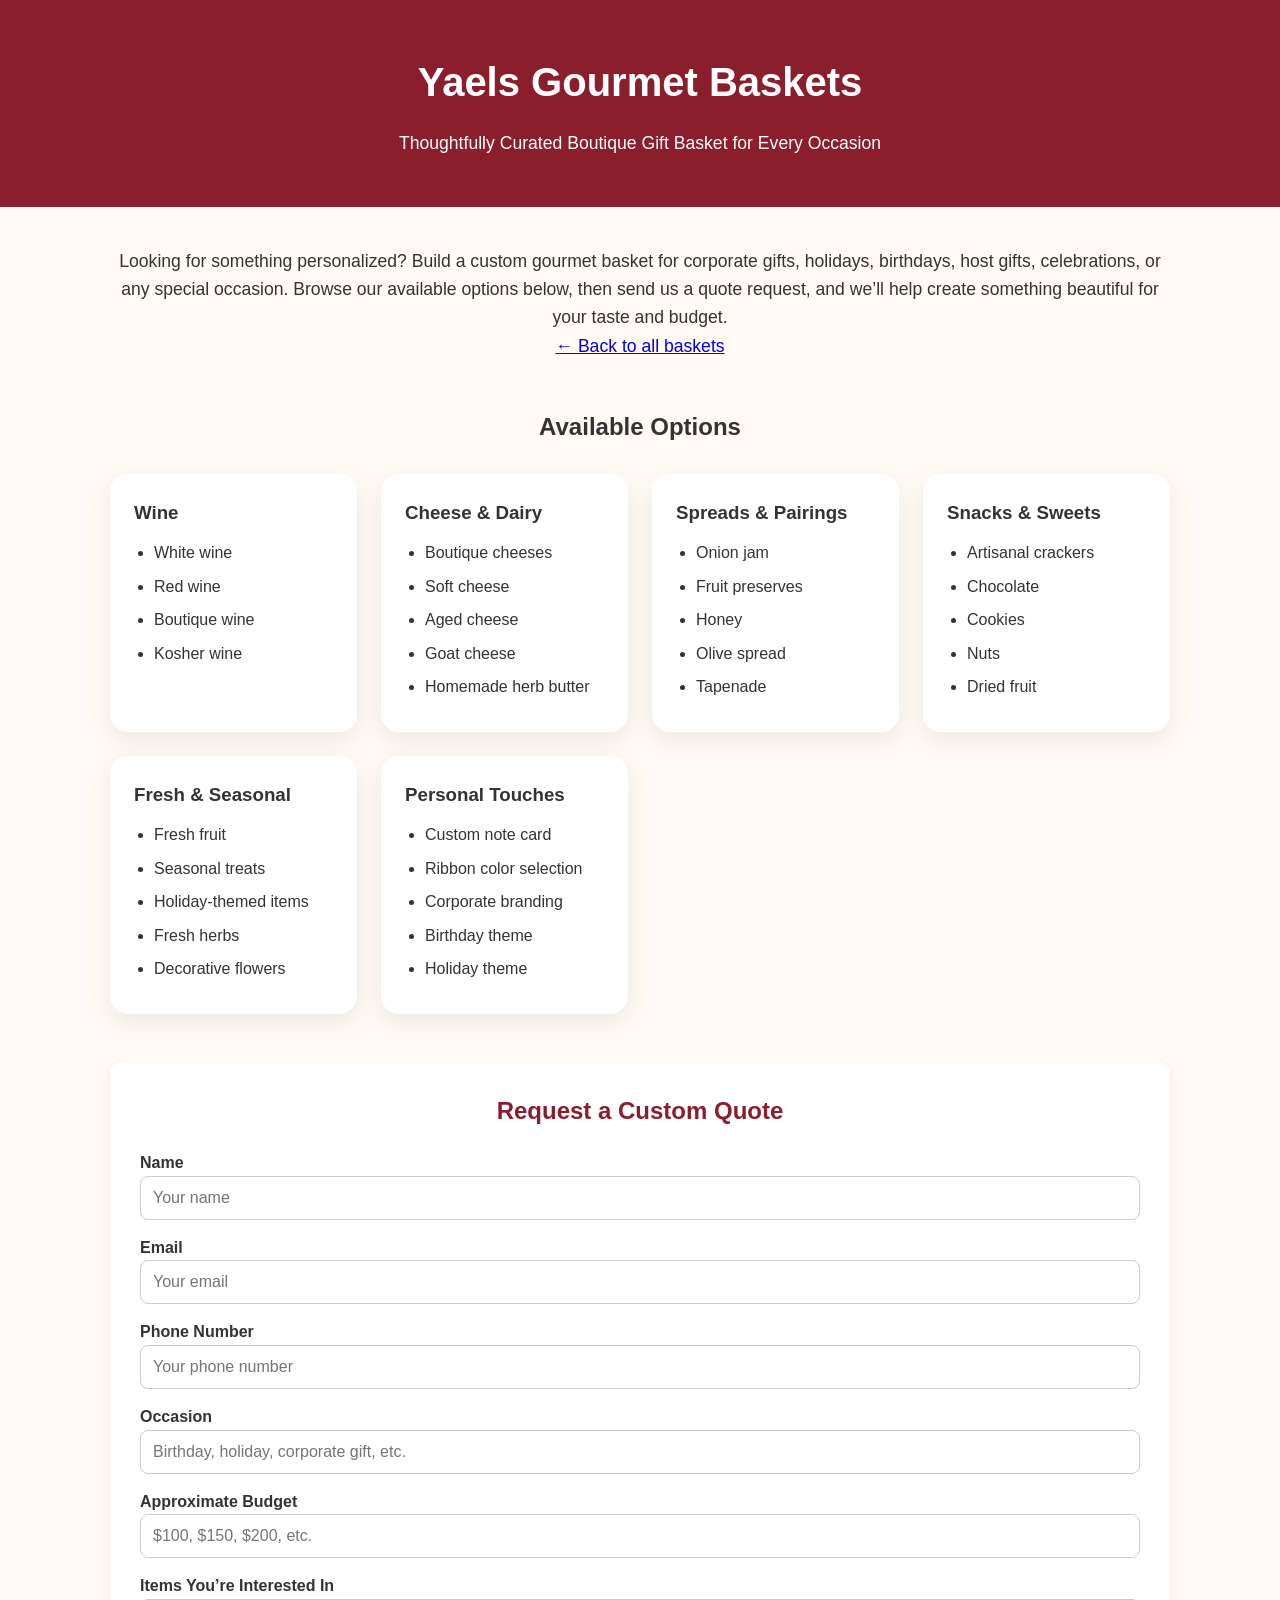
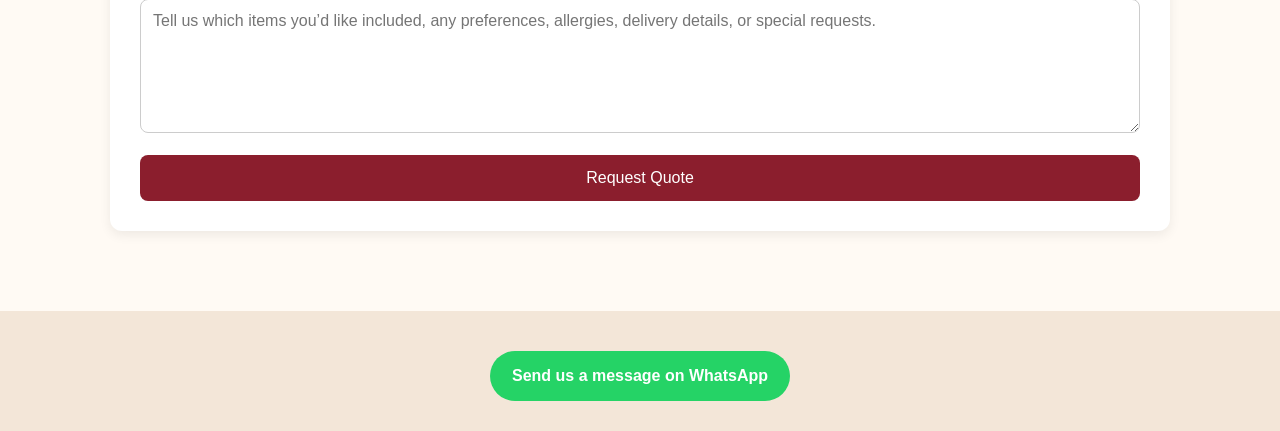
==== custom.html @ 47bc96d3 "custom categories" ====
<!DOCTYPE html>
<html lang="en">
<head>
  <meta charset="UTF-8" />
  <meta name="viewport" content="width=device-width, initial-scale=1.0" />

  <title>Customize Your Own Basket | Yaels Gourmet Baskets</title>

  <meta
          name="description"
          content="Build your own custom gourmet gift basket and request a quote."
  />

  <link rel="stylesheet" href="./style.css" />
</head>

<body>
<header>
  <h1>Yaels Gourmet Baskets</h1>
  <p>
    Thoughtfully Curated Boutique Gift Basket for Every Occasion
  </p>
</header>

<main>
  <section class="intro">
    <p>
      Looking for something personalized? Build a custom gourmet basket for corporate gifts, holidays, birthdays,
      host gifts, celebrations, or any special occasion.
      Browse our available options below, then send us a quote request, and we’ll help
      create something beautiful for your taste and budget.
    </p>

    <p>
      <a href="./index.html">← Back to all baskets</a>
    </p>
  </section>

  <section class="custom-options-section">
    <h2>Available Options</h2>

    <div class="custom-options-grid">
      <div class="custom-option-group">
        <h3>Wine</h3>
        <ul>
          <li>White wine</li>
          <li>Red wine</li>
          <li>Boutique wine</li>
          <li>Kosher wine</li>
        </ul>
      </div>

      <div class="custom-option-group">
        <h3>Cheese & Dairy</h3>
        <ul>
          <li>Boutique cheeses</li>
          <li>Soft cheese</li>
          <li>Aged cheese</li>
          <li>Goat cheese</li>
          <li>Homemade herb butter</li>
        </ul>
      </div>

      <div class="custom-option-group">
        <h3>Spreads & Pairings</h3>
        <ul>
          <li>Onion jam</li>
          <li>Fruit preserves</li>
          <li>Honey</li>
          <li>Olive spread</li>
          <li>Tapenade</li>
        </ul>
      </div>

      <div class="custom-option-group">
        <h3>Snacks & Sweets</h3>
        <ul>
          <li>Artisanal crackers</li>
          <li>Chocolate</li>
          <li>Cookies</li>
          <li>Nuts</li>
          <li>Dried fruit</li>
        </ul>
      </div>

      <div class="custom-option-group">
        <h3>Fresh & Seasonal</h3>
        <ul>
          <li>Fresh fruit</li>
          <li>Seasonal treats</li>
          <li>Holiday-themed items</li>
          <li>Fresh herbs</li>
          <li>Decorative flowers</li>
        </ul>
      </div>

      <div class="custom-option-group">
        <h3>Personal Touches</h3>
        <ul>
          <li>Custom note card</li>
          <li>Ribbon color selection</li>
          <li>Corporate branding</li>
          <li>Birthday theme</li>
          <li>Holiday theme</li>
        </ul>
      </div>
    </div>
  </section>

  <section class="contact-section">
    <h2>Request a Custom Quote</h2>

    <form action="https://api.web3forms.com/submit" method="POST">
      <input type="hidden" name="access_key" value="6dd8930f-5927-4fa5-ac35-23f0f7e613a0" />
      <input type="hidden" name="subject" value="Custom basket quote request" />

      <div>
        <label for="name">Name</label>
        <input type="text" id="name" name="name" placeholder="Your name" required />
      </div>

      <div>
        <label for="email">Email</label>
        <input type="email" id="email" name="email" placeholder="Your email" required />
      </div>

      <div>
        <label for="phone">Phone Number</label>
        <input type="tel" id="phone" name="phone" placeholder="Your phone number" />
      </div>

      <div>
        <label for="occasion">Occasion</label>
        <input type="text" id="occasion" name="occasion" placeholder="Birthday, holiday, corporate gift, etc." />
      </div>

      <div>
        <label for="budget">Approximate Budget</label>
        <input type="text" id="budget" name="budget" placeholder="$100, $150, $200, etc." />
      </div>

      <div>
        <label for="options">Items You’re Interested In</label>
        <textarea
                id="options"
                name="options"
                rows="6"
                placeholder="Tell us which items you’d like included, any preferences, allergies, delivery details, or special requests."
                required
        ></textarea>
      </div>

      <button type="submit">Request Quote</button>
    </form>
  </section>
</main>

<footer>
  <a
          class="whatsapp-link"
          href="https://wa.me/16466418040?text=Hi%2C%20I%20am%20interested%20in%20creating%20a%20custom%20gift%20basket."
          target="_blank"
  >
    Send us a message on WhatsApp
  </a>
</footer>

</body>
</html>
---- style.css ----
* {
    box-sizing: border-box;
    margin: 0;
    padding: 0;
}

body {
    font-family: Arial, sans-serif;
    line-height: 1.6;
    color: #333;
    background: #fffaf4;
}

header {
    background: #8b1e2d;
    color: white;
    text-align: center;
    padding: 50px 20px;
}

header h1 {
    font-size: 2.5rem;
    margin-bottom: 15px;
}

header p {
    max-width: 700px;
    margin: 0 auto;
    font-size: 1.1rem;
}

main {
    max-width: 1100px;
    margin: 0 auto;
    padding: 40px 20px;
}

.intro {
    text-align: center;
    margin-bottom: 40px;
    font-size: 1.1rem;
}

.baskets {
    display: block;
    grid-template-columns: repeat(3, 1fr);
    gap: 25px;
    margin-bottom: 50px;
}

.basket-section {
    margin-bottom: 48px;
}

.basket-section-title {
    font-size: 2rem;
    margin-bottom: 24px;
    text-align: center;
}

.basket-section-cards {
    display: grid;
    gap: 24px;
}

.basket-card {
    background: white;
    border-radius: 12px;
    overflow: hidden;
    box-shadow: 0 4px 12px rgba(0, 0, 0, 0.08);
}

.basket-card img {
    width: 100%;
    height: 220px;
    object-fit: cover;
    display: block;
}

.basket-content {
    padding: 20px;
}

.basket-content h2 {
    color: #8b1e2d;
    margin-bottom: 10px;
    font-size: 1.3rem;
}

.contact-section {
    background: white;
    padding: 30px;
    border-radius: 12px;
    box-shadow: 0 4px 12px rgba(0, 0, 0, 0.07);
    margin-bottom: 40px;
}

.contact-section h2 {
    text-align: center;
    color: #8b1e2d;
    margin-bottom: 20px;
}

form {
    display: grid;
    gap: 15px;
}

label {
    font-weight: bold;
}

input,
textarea {
    width: 100%;
    padding: 12px;
    border: 1px solid #ccc;
    border-radius: 8px;
    font-size: 1rem;
}

textarea {
    min-height: 120px;
    resize: vertical;
}

button {
    background: #8b1e2d;
    color: white;
    border: none;
    padding: 14px;
    border-radius: 8px;
    font-size: 1rem;
    cursor: pointer;
}

button:hover {
    background: #6f1723;
}

footer {
    text-align: center;
    padding: 30px 20px;
    background: #f3e6d8;
}

.whatsapp-link {
    display: inline-block;
    background: #25d366;
    color: white;
    text-decoration: none;
    padding: 12px 22px;
    border-radius: 30px;
    font-weight: bold;
    margin-top: 10px;
}

.delivery-note {
    margin-top: 15px;
    font-size: 0.95rem;
    text-align: center;
    font-weight: bold;
    color: #8b1e2d;
}

.whatsapp-link:hover {
    background: #1ebe5d;
}

input,
textarea,
select {
    width: 100%;
    padding: 12px;
    border: 1px solid #ccc;
    border-radius: 8px;
    font-size: 1rem;
}

.form-venmo {
    text-align: center;
    margin-top: 25px;
}

.form-venmo p {
    margin-bottom: 10px;
    font-weight: bold;
}

.venmo-icon-button img {
    width: 22px;
    height: 22px;
    object-fit: contain;
}

.bottom-venmo-button {
    display: inline-block;
    background: #8fd3ff;
    color: #003b5c;
    text-decoration: none;
    padding: 12px 22px;
    border-radius: 30px;
    font-weight: bold;
    margin-top: 10px;
}

.bottom-venmo-button:hover {
    background: #6fc5f7;
}

.custom-options-section {
    margin: 48px auto;
    max-width: 1100px;
}

.custom-options-section h2 {
    text-align: center;
    margin-bottom: 28px;
}

.custom-options-grid {
    display: grid;
    grid-template-columns: repeat(auto-fit, minmax(240px, 1fr));
    gap: 24px;
}

.custom-option-group {
    padding: 24px;
    border-radius: 18px;
    background: #fff;
    box-shadow: 0 8px 24px rgba(0, 0, 0, 0.08);
}

.custom-option-group h3 {
    margin-top: 0;
    margin-bottom: 12px;
}

.custom-option-group ul {
    margin: 0;
    padding-left: 20px;
}

.custom-option-group li {
    margin-bottom: 8px;
}

.custom-quote-button {
    display: inline-block;
    margin-top: 14px;
    padding: 10px 16px;
    border-radius: 999px;
    text-decoration: none;
    font-weight: 600;
    border: 1px solid currentColor;
}

textarea {
    width: 100%;
    resize: vertical;
    font-family: inherit;
}

@media (max-width: 768px) {
    .baskets {
        grid-template-columns: 1fr;
    }

    header h1 {
        font-size: 2rem;
    }
}
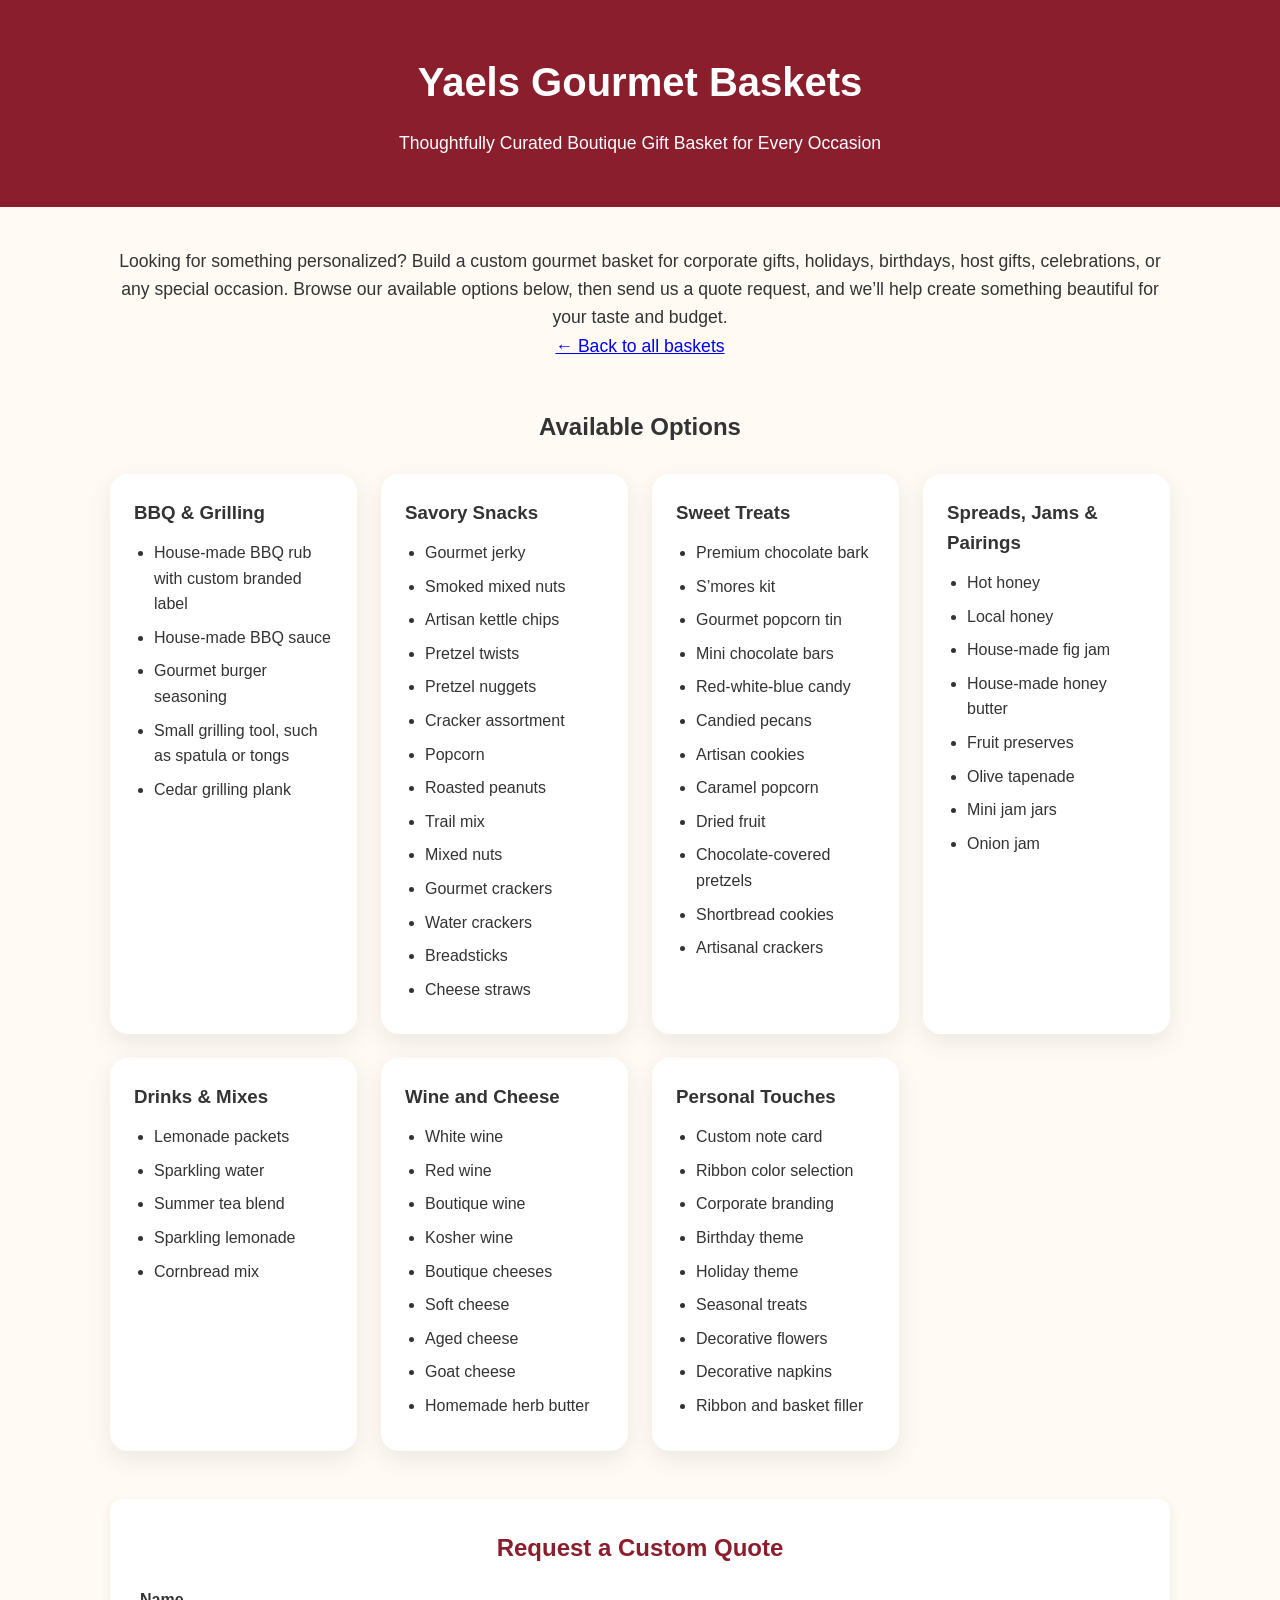
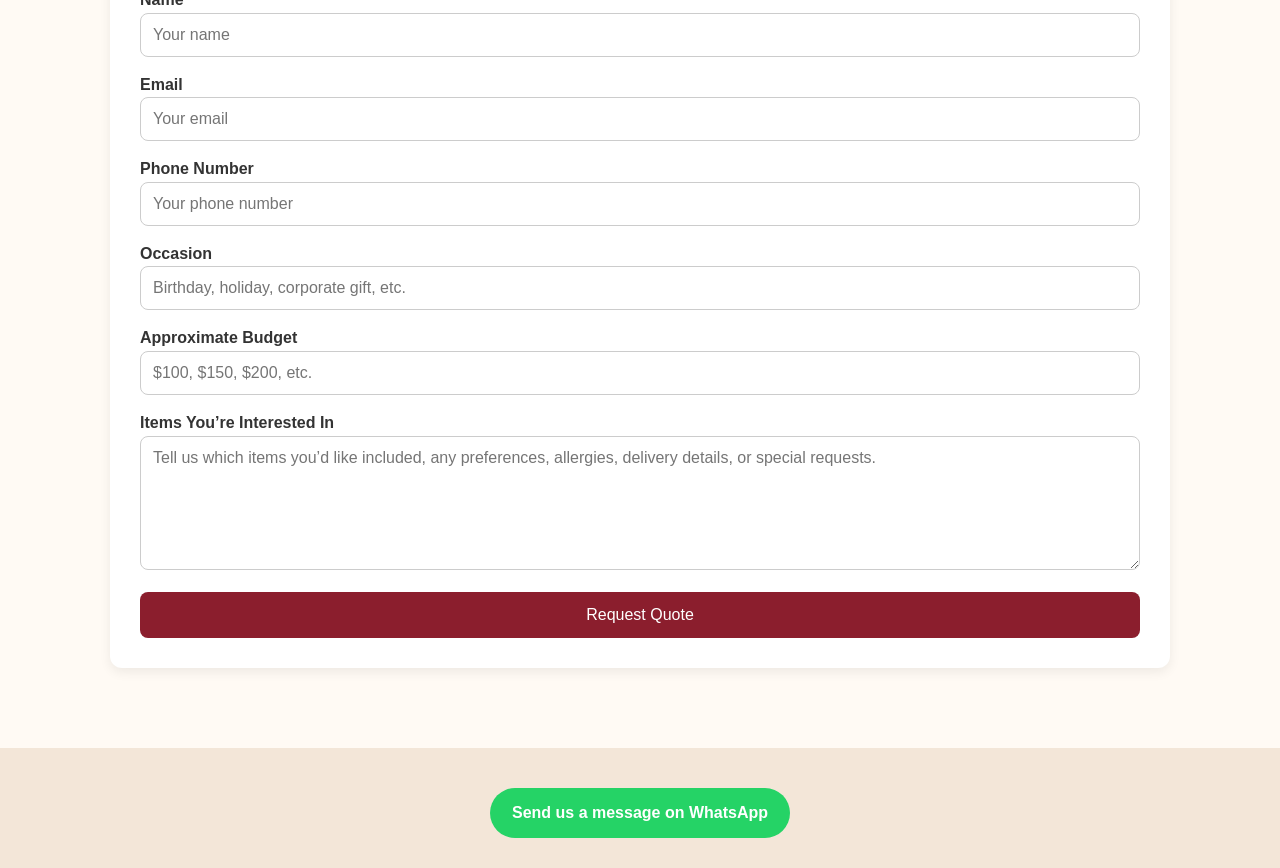
==== commit 4cb3121c: "Update custom.html" ====
--- a/custom.html
+++ b/custom.html
@@ -41,18 +41,86 @@
 
     <div class="custom-options-grid">
       <div class="custom-option-group">
-        <h3>Wine</h3>
+        <h3>BBQ & Grilling</h3>
+        <ul>
+          <li>House-made BBQ rub with custom branded label</li>
+          <li>House-made BBQ sauce</li>
+          <li>Gourmet burger seasoning</li>
+          <li>Small grilling tool, such as spatula or tongs</li>
+          <li>Cedar grilling plank</li>
+        </ul>
+      </div>
+
+      <div class="custom-option-group">
+        <h3>Savory Snacks</h3>
+        <ul>
+          <li>Gourmet jerky</li>
+          <li>Smoked mixed nuts</li>
+          <li>Artisan kettle chips</li>
+          <li>Pretzel twists</li>
+          <li>Pretzel nuggets</li>
+          <li>Cracker assortment</li>
+          <li>Popcorn</li>
+          <li>Roasted peanuts</li>
+          <li>Trail mix</li>
+          <li>Mixed nuts</li>
+          <li>Gourmet crackers</li>
+          <li>Water crackers</li>
+          <li>Breadsticks</li>
+          <li>Cheese straws</li>
+        </ul>
+      </div>
+
+      <div class="custom-option-group">
+        <h3>Sweet Treats</h3>
+        <ul>
+          <li>Premium chocolate bark</li>
+          <li>S’mores kit</li>
+          <li>Gourmet popcorn tin</li>
+          <li>Mini chocolate bars</li>
+          <li>Red-white-blue candy</li>
+          <li>Candied pecans</li>
+          <li>Artisan cookies</li>
+          <li>Caramel popcorn</li>
+          <li>Dried fruit</li>
+          <li>Chocolate-covered pretzels</li>
+          <li>Shortbread cookies</li>
+          <li>Artisanal crackers</li>
+        </ul>
+      </div>
+
+      <div class="custom-option-group">
+        <h3>Spreads, Jams & Pairings</h3>
+        <ul>
+          <li>Hot honey</li>
+          <li>Local honey</li>
+          <li>House-made fig jam</li>
+          <li>House-made honey butter</li>
+          <li>Fruit preserves</li>
+          <li>Olive tapenade</li>
+          <li>Mini jam jars</li>
+          <li>Onion jam</li>
+        </ul>
+      </div>
+
+      <div class="custom-option-group">
+        <h3>Drinks & Mixes</h3>
+        <ul>
+          <li>Lemonade packets</li>
+          <li>Sparkling water</li>
+          <li>Summer tea blend</li>
+          <li>Sparkling lemonade</li>
+          <li>Cornbread mix</li>
+        </ul>
+      </div>
+
+      <div class="custom-option-group">
+        <h3>Wine and Cheese</h3>
         <ul>
           <li>White wine</li>
           <li>Red wine</li>
           <li>Boutique wine</li>
           <li>Kosher wine</li>
-        </ul>
-      </div>
-
-      <div class="custom-option-group">
-        <h3>Cheese & Dairy</h3>
-        <ul>
           <li>Boutique cheeses</li>
           <li>Soft cheese</li>
           <li>Aged cheese</li>
@@ -62,39 +130,6 @@
       </div>
 
       <div class="custom-option-group">
-        <h3>Spreads & Pairings</h3>
-        <ul>
-          <li>Onion jam</li>
-          <li>Fruit preserves</li>
-          <li>Honey</li>
-          <li>Olive spread</li>
-          <li>Tapenade</li>
-        </ul>
-      </div>
-
-      <div class="custom-option-group">
-        <h3>Snacks & Sweets</h3>
-        <ul>
-          <li>Artisanal crackers</li>
-          <li>Chocolate</li>
-          <li>Cookies</li>
-          <li>Nuts</li>
-          <li>Dried fruit</li>
-        </ul>
-      </div>
-
-      <div class="custom-option-group">
-        <h3>Fresh & Seasonal</h3>
-        <ul>
-          <li>Fresh fruit</li>
-          <li>Seasonal treats</li>
-          <li>Holiday-themed items</li>
-          <li>Fresh herbs</li>
-          <li>Decorative flowers</li>
-        </ul>
-      </div>
-
-      <div class="custom-option-group">
         <h3>Personal Touches</h3>
         <ul>
           <li>Custom note card</li>
@@ -102,6 +137,10 @@
           <li>Corporate branding</li>
           <li>Birthday theme</li>
           <li>Holiday theme</li>
+          <li>Seasonal treats</li>
+          <li>Decorative flowers</li>
+          <li>Decorative napkins</li>
+          <li>Ribbon and basket filler</li>
         </ul>
       </div>
     </div>
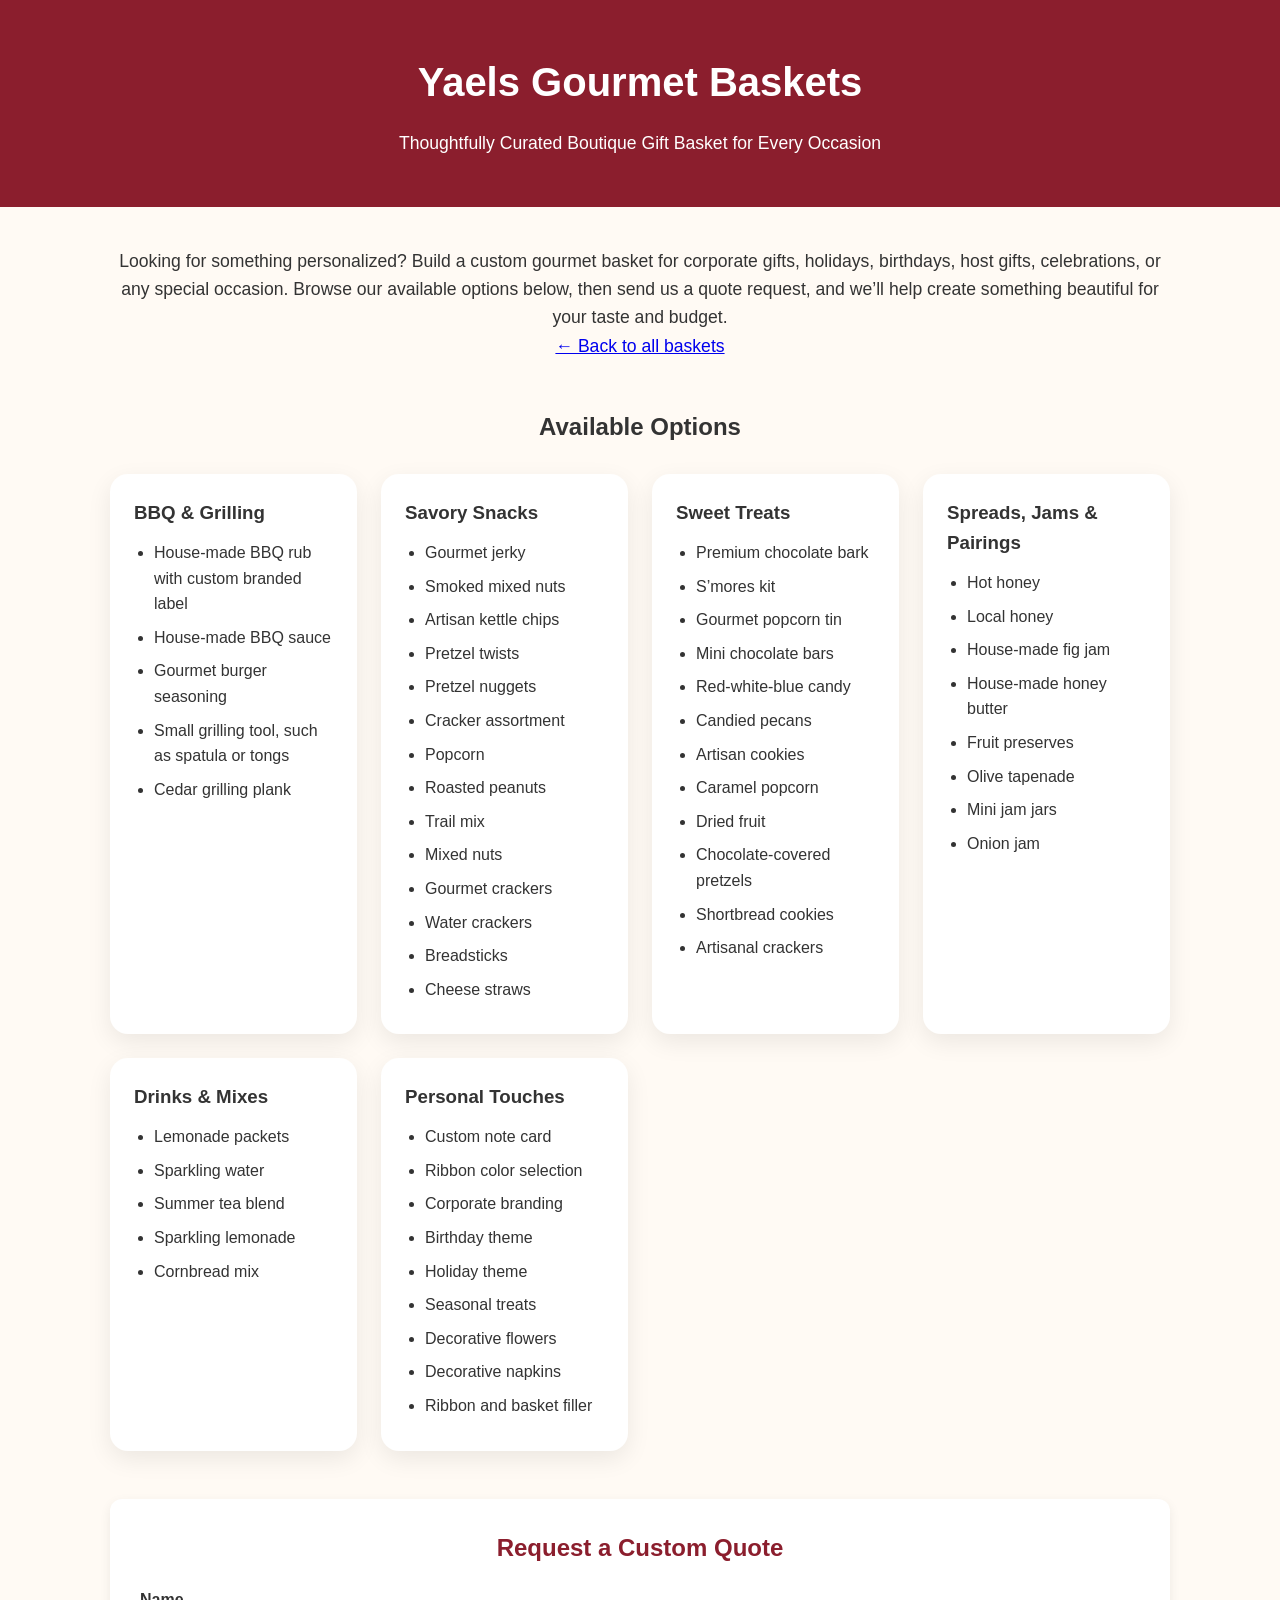
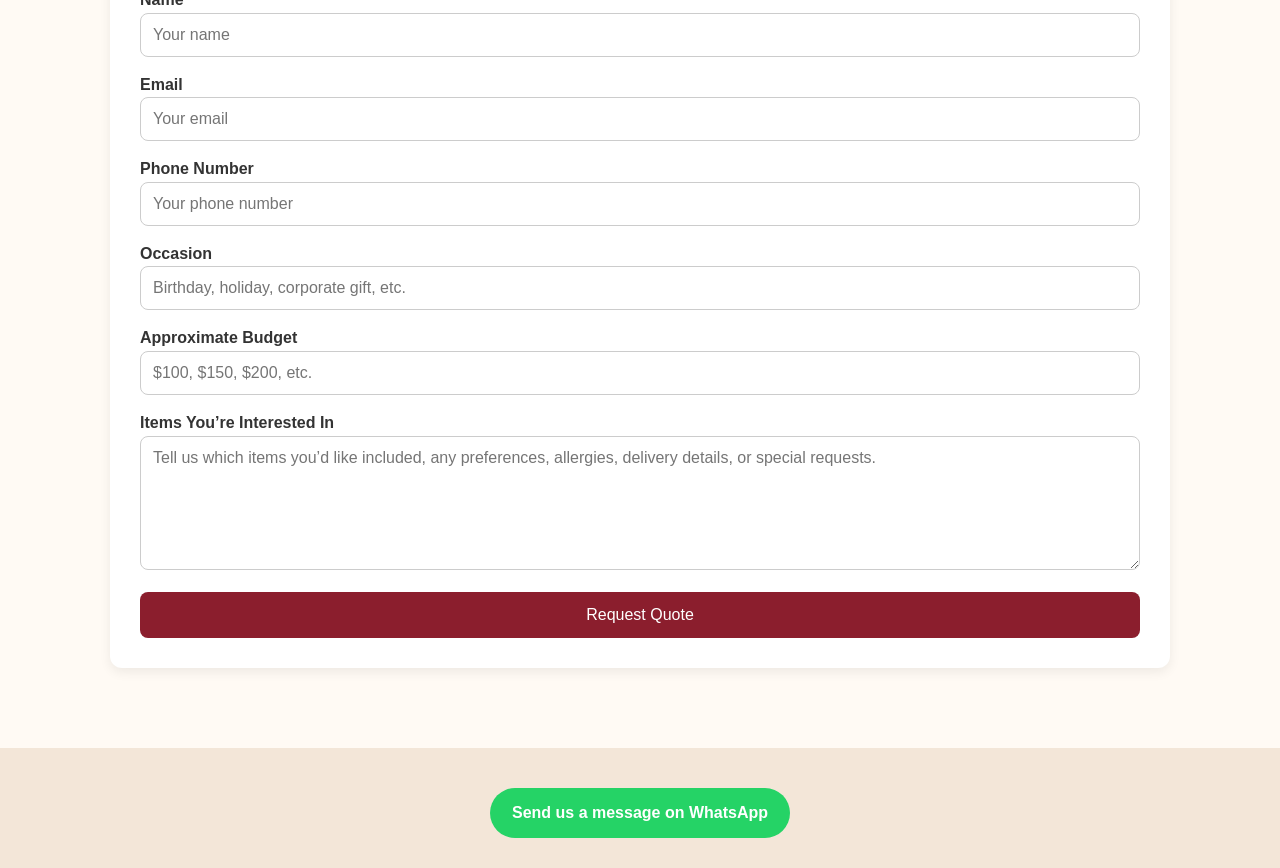
==== commit 70f501c0: "Update custom.html" ====
--- a/custom.html
+++ b/custom.html
@@ -115,21 +115,6 @@
       </div>
 
       <div class="custom-option-group">
-        <h3>Wine and Cheese</h3>
-        <ul>
-          <li>White wine</li>
-          <li>Red wine</li>
-          <li>Boutique wine</li>
-          <li>Kosher wine</li>
-          <li>Boutique cheeses</li>
-          <li>Soft cheese</li>
-          <li>Aged cheese</li>
-          <li>Goat cheese</li>
-          <li>Homemade herb butter</li>
-        </ul>
-      </div>
-
-      <div class="custom-option-group">
         <h3>Personal Touches</h3>
         <ul>
           <li>Custom note card</li>
--- a/style.css
+++ b/style.css
@@ -247,8 +247,9 @@
 }
 
 .custom-quote-button {
-    display: inline-block;
-    margin-top: 14px;
+    display: block;
+    width: fit-content;
+    margin: 14px auto 0;
     padding: 10px 16px;
     border-radius: 999px;
     text-decoration: none;
